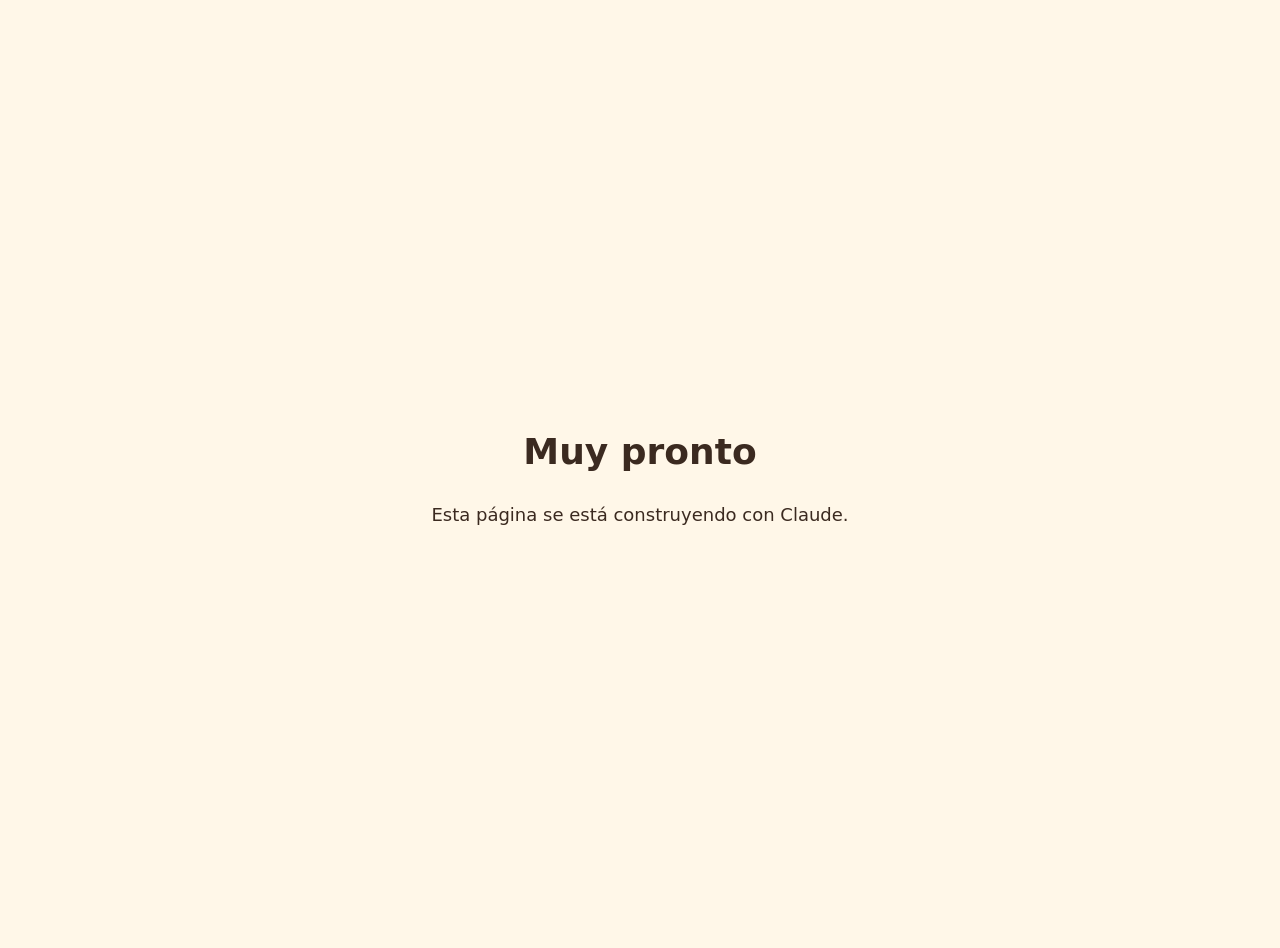
==== sitio/index.html @ 6c95f03c "Initial commit" ====
<!doctype html>
<html lang="es">
<head><meta charset="utf-8"><meta name="viewport" content="width=device-width, initial-scale=1"><title>Muy pronto</title>
<style>body{margin:0;min-height:100vh;display:grid;place-items:center;background:#FFF7E8;color:#3B2A20;font:18px/1.4 system-ui,sans-serif;text-align:center;padding:24px}</style></head>
<body><main><h1>Muy pronto</h1><p>Esta página se está construyendo con Claude.</p></main></body>
</html>
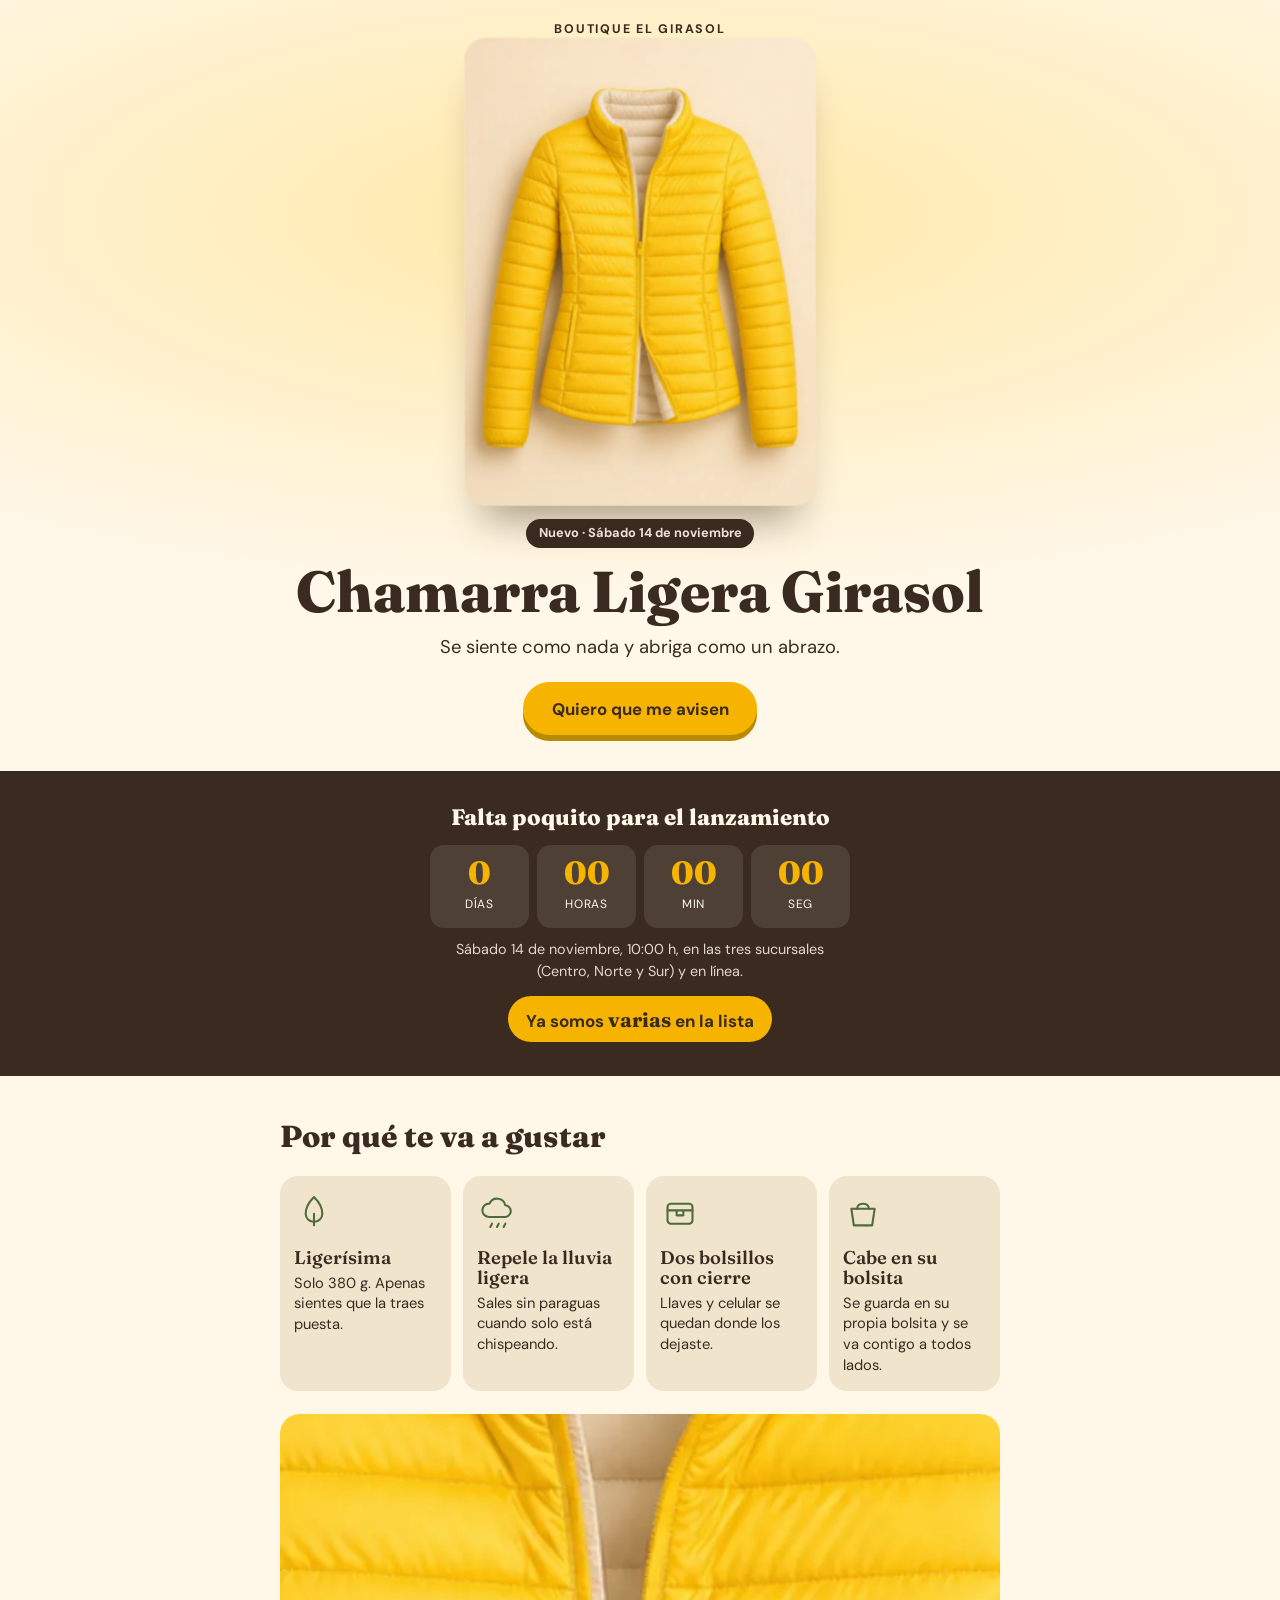
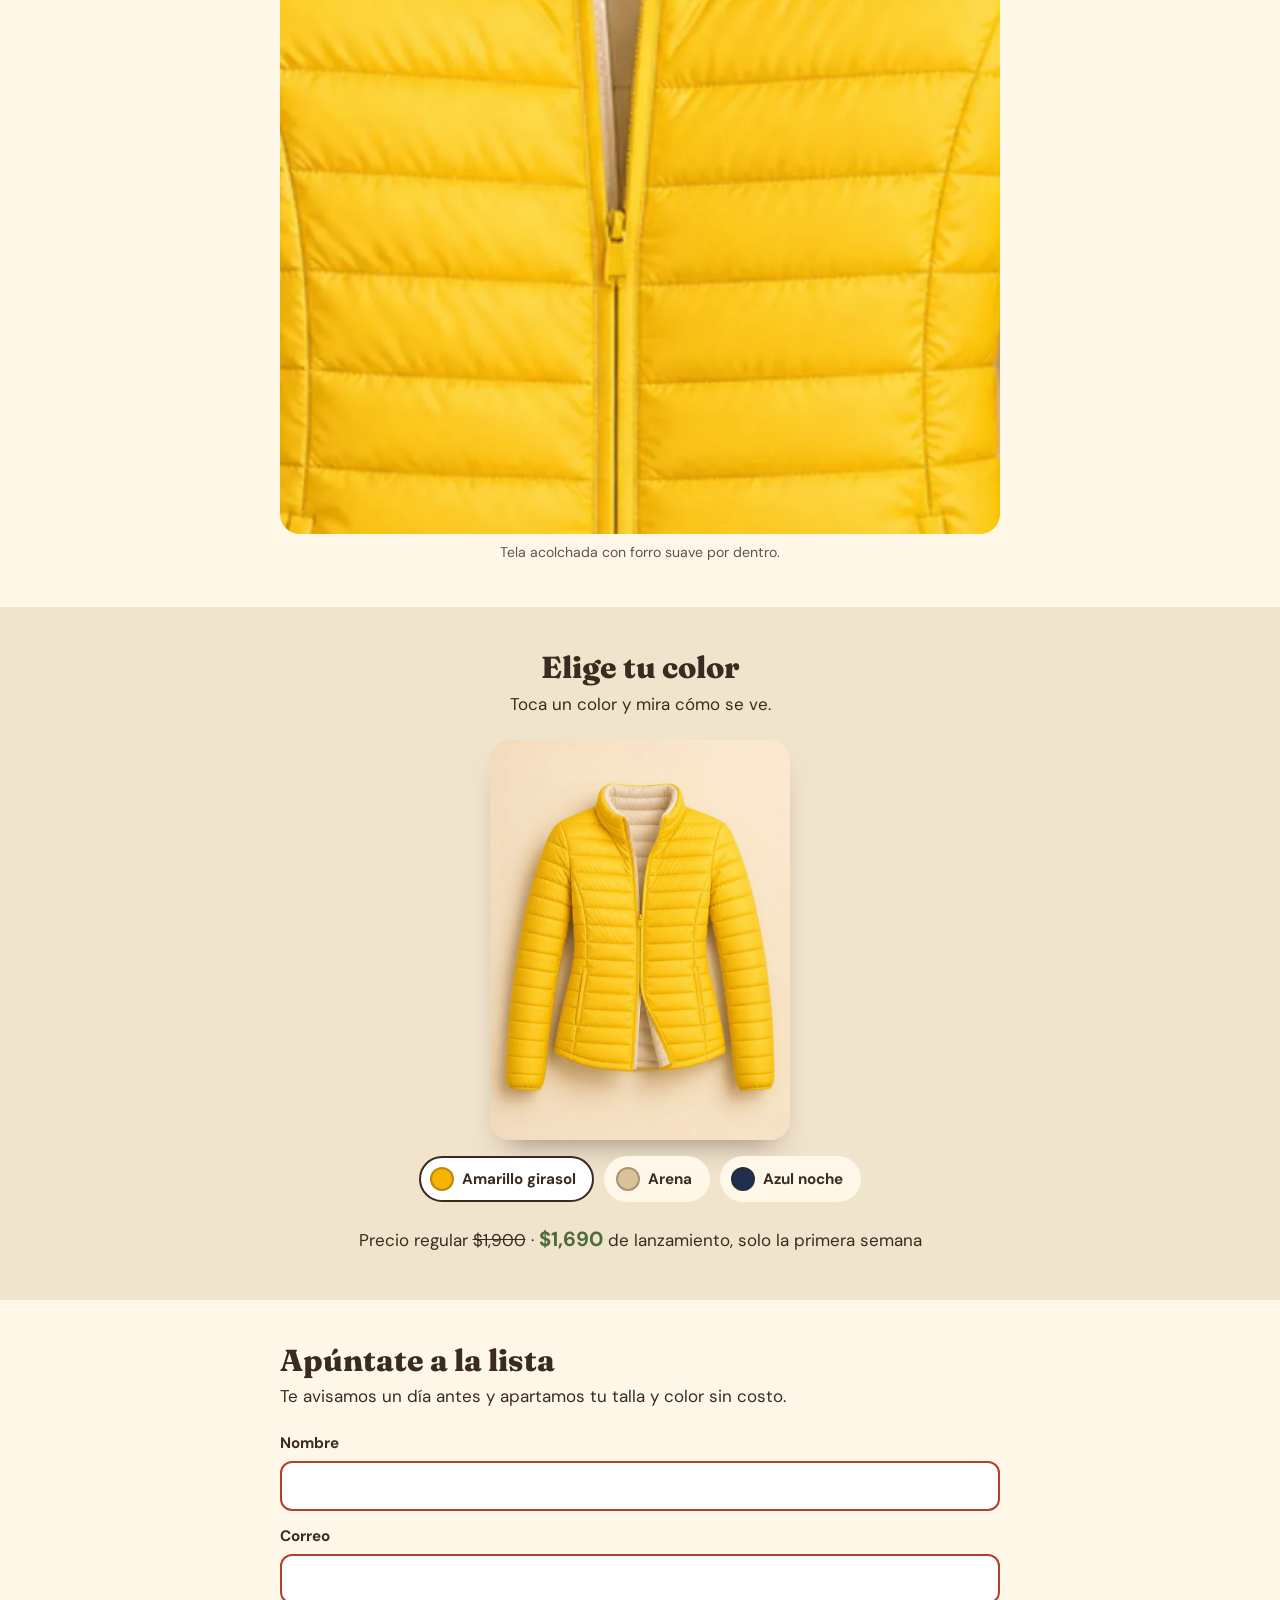
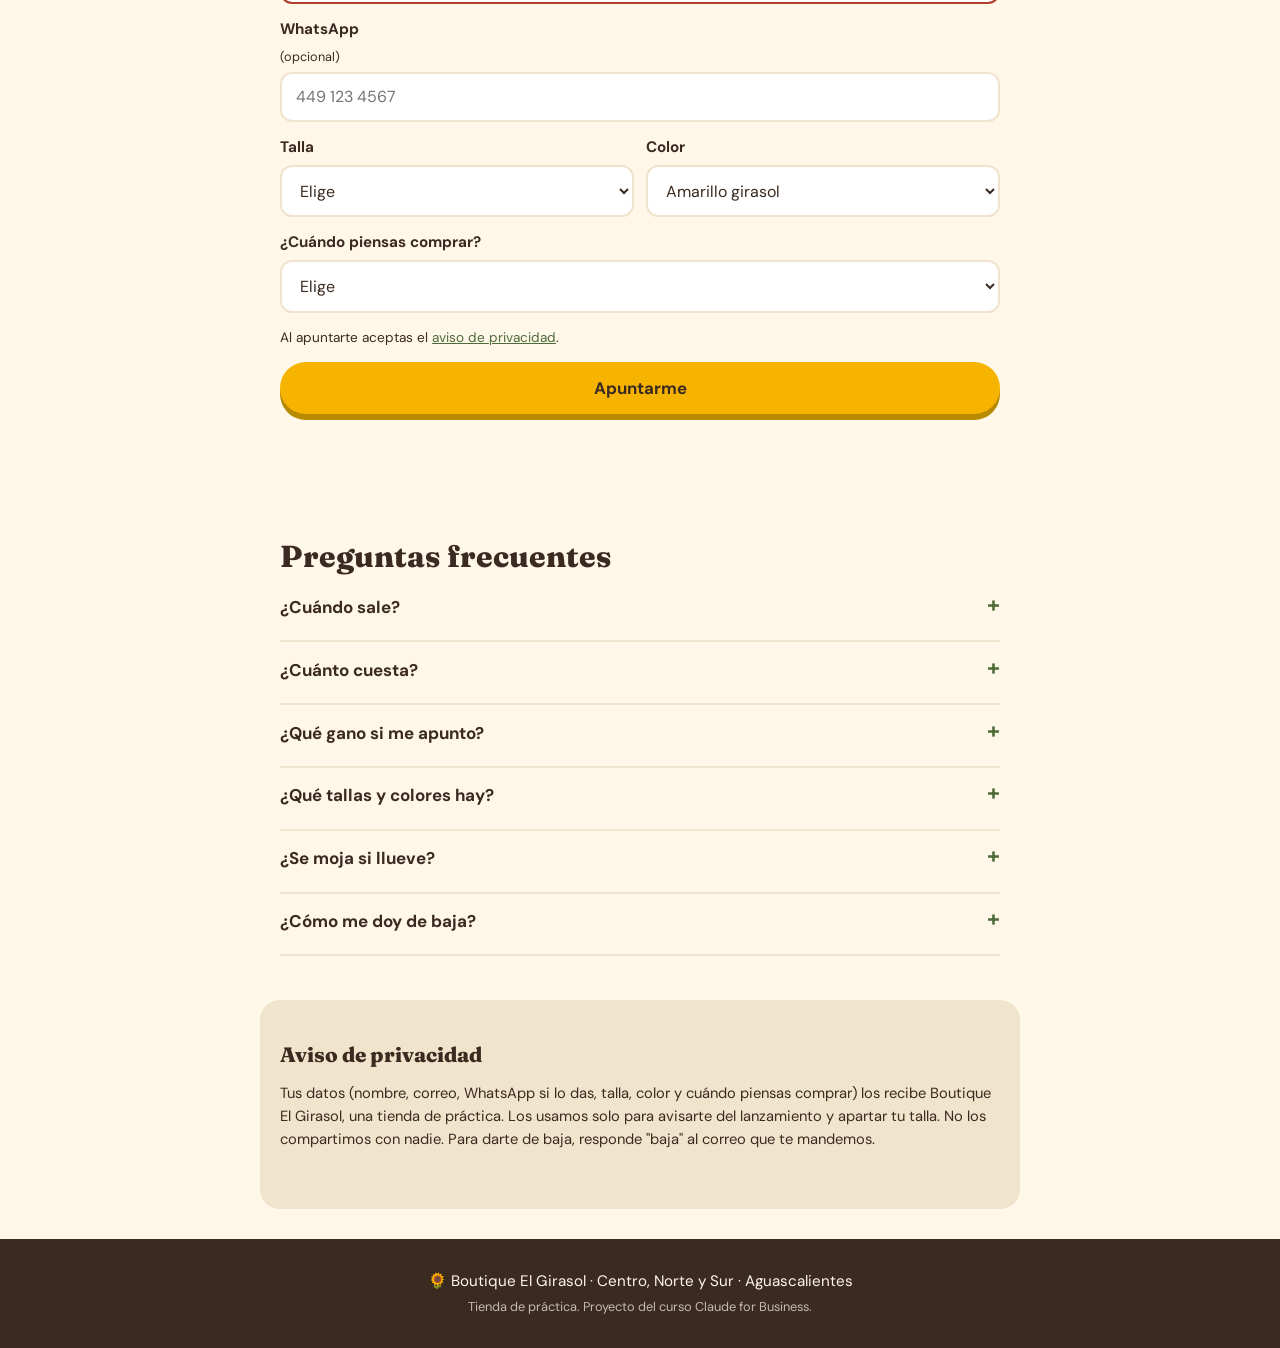
==== commit c8f44213: "Página de lanzamiento de la Chamarra Ligera Girasol Co-Authored-By: Claude Sonnet 5.5 <noreply@anthr" ====
--- a/sitio/index.html
+++ b/sitio/index.html
@@ -1,6 +1,154 @@
 <!doctype html>
-<html lang="es">
-<head><meta charset="utf-8"><meta name="viewport" content="width=device-width, initial-scale=1"><title>Muy pronto</title>
-<style>body{margin:0;min-height:100vh;display:grid;place-items:center;background:#FFF7E8;color:#3B2A20;font:18px/1.4 system-ui,sans-serif;text-align:center;padding:24px}</style></head>
-<body><main><h1>Muy pronto</h1><p>Esta página se está construyendo con Claude.</p></main></body>
+<html lang="es-MX">
+<head>
+  <meta charset="utf-8">
+  <meta name="viewport" content="width=device-width, initial-scale=1, viewport-fit=cover">
+  <title>Chamarra Ligera Girasol | Boutique El Girasol</title>
+  <meta name="description" content="La Chamarra Ligera Girasol sale el sábado 14 de noviembre. Apúntate a la lista y aparta tu talla y color sin costo.">
+  <meta name="theme-color" content="#FFF7E8">
+  <meta property="og:title" content="Chamarra Ligera Girasol">
+  <meta property="og:description" content="Ligerísima, abriga y se guarda en su bolsita. Apúntate a la lista de lanzamiento.">
+  <meta property="og:image" content="img/chamarra-amarilla.webp">
+  <link rel="icon" href="data:image/svg+xml,%3Csvg xmlns='http://www.w3.org/2000/svg' viewBox='0 0 100 100'%3E%3Ctext y='.9em' font-size='90'%3E%F0%9F%8C%BB%3C/text%3E%3C/svg%3E">
+  <link rel="preconnect" href="https://fonts.googleapis.com">
+  <link rel="preconnect" href="https://fonts.gstatic.com" crossorigin>
+  <link href="https://fonts.googleapis.com/css2?family=DM+Sans:wght@400;700&family=Fraunces:wght@600;800&display=swap" rel="stylesheet">
+  <link rel="preload" as="image" href="img/chamarra-amarilla.webp">
+  <link rel="stylesheet" href="estilos.css">
+</head>
+<body>
+
+<header class="portada" id="portada">
+  <p class="marca">Boutique El Girasol</p>
+  <div class="escenario" id="escenario">
+    <div class="sol" aria-hidden="true"></div>
+    <div class="tarjeta3d" id="tarjeta3d">
+      <img id="fotoPortada" src="img/chamarra-amarilla.webp" width="720" height="960" alt="Chamarra Ligera Girasol en color amarillo girasol, sobre fondo crema" fetchpriority="high">
+    </div>
+  </div>
+  <p class="etiqueta">Nuevo · Sábado 14 de noviembre</p>
+  <h1>Chamarra Ligera Girasol</h1>
+  <p class="frase">Se siente como nada y abriga como un abrazo.</p>
+  <a class="boton" href="#registro">Quiero que me avisen</a>
+  <p class="pista" id="pista3d" hidden>Mueve tu celular para verla de lado</p>
+</header>
+
+<main>
+  <section class="franja" aria-labelledby="t-cuenta">
+    <h2 id="t-cuenta">Falta poquito para el lanzamiento</h2>
+    <div class="cuenta" id="cuenta" role="timer" aria-live="off">
+      <div><b id="cd-d">--</b><span>días</span></div>
+      <div><b id="cd-h">--</b><span>horas</span></div>
+      <div><b id="cd-m">--</b><span>min</span></div>
+      <div><b id="cd-s">--</b><span>seg</span></div>
+    </div>
+    <p class="nota">Sábado 14 de noviembre, 10:00 h, en las tres sucursales (Centro, Norte y Sur) y en línea.</p>
+    <p class="lista-n" id="contador" aria-live="polite">Ya somos <b id="nLista">…</b> en la lista</p>
+  </section>
+
+  <section class="seccion" aria-labelledby="t-gusta">
+    <h2 id="t-gusta">Por qué te va a gustar</h2>
+    <ul class="beneficios">
+      <li>
+        <svg viewBox="0 0 48 48" aria-hidden="true"><path d="M24 6c-8 8-10 14-10 20a10 10 0 0 0 20 0c0-6-2-12-10-20z"/><path d="M24 26v14"/></svg>
+        <h3>Ligerísima</h3><p>Solo 380 g. Apenas sientes que la traes puesta.</p>
+      </li>
+      <li>
+        <svg viewBox="0 0 48 48" aria-hidden="true"><path d="M14 30a8 8 0 0 1 1-16 10 10 0 0 1 19 2 7 7 0 0 1-1 14z"/><path d="M18 38l-2 4M26 38l-2 4M34 38l-2 4"/></svg>
+        <h3>Repele la lluvia ligera</h3><p>Sales sin paraguas cuando solo está chispeando.</p>
+      </li>
+      <li>
+        <svg viewBox="0 0 48 48" aria-hidden="true"><rect x="9" y="14" width="30" height="24" rx="4"/><path d="M9 22h30M20 22v6h8v-6"/></svg>
+        <h3>Dos bolsillos con cierre</h3><p>Llaves y celular se quedan donde los dejaste.</p>
+      </li>
+      <li>
+        <svg viewBox="0 0 48 48" aria-hidden="true"><path d="M10 20h28l-3 20H13z"/><path d="M17 20c0-8 14-8 14 0"/></svg>
+        <h3>Cabe en su bolsita</h3><p>Se guarda en su propia bolsita y se va contigo a todos lados.</p>
+      </li>
+    </ul>
+    <figure class="detalle">
+      <img src="img/detalle.webp" width="600" height="600" loading="lazy" alt="Acercamiento a la tela acolchada de la chamarra">
+      <figcaption>Tela acolchada con forro suave por dentro.</figcaption>
+    </figure>
+  </section>
+
+  <section class="seccion arena" aria-labelledby="t-colores">
+    <h2 id="t-colores">Elige tu color</h2>
+    <p class="sub">Toca un color y mira cómo se ve.</p>
+    <div class="vista-color"><img id="fotoColor" src="img/chamarra-amarilla.webp" width="720" height="960" loading="lazy" alt="Chamarra Ligera Girasol en color amarillo girasol"></div>
+    <div class="colores" id="colores" role="radiogroup" aria-label="Color de la chamarra">
+      <button type="button" role="radio" aria-checked="true" data-color="Amarillo girasol" data-foto="img/chamarra-amarilla.webp" data-alt="Chamarra Ligera Girasol en color amarillo girasol"><i style="background:#F6B400"></i>Amarillo girasol</button>
+      <button type="button" role="radio" aria-checked="false" data-color="Arena" data-foto="img/chamarra-arena.webp" data-alt="Chamarra Ligera Girasol en color arena"><i style="background:#D9C29A"></i>Arena</button>
+      <button type="button" role="radio" aria-checked="false" data-color="Azul noche" data-foto="img/chamarra-azul.webp" data-alt="Chamarra Ligera Girasol en color azul noche"><i style="background:#1F2F4D"></i>Azul noche</button>
+    </div>
+    <p class="precio">Precio regular <s>$1,900</s> · <b>$1,690</b> de lanzamiento, solo la primera semana</p>
+  </section>
+
+  <section class="seccion" id="registro" aria-labelledby="t-registro">
+    <h2 id="t-registro">Apúntate a la lista</h2>
+    <p class="sub">Te avisamos un día antes y apartamos tu talla y color sin costo.</p>
+    <form id="forma" novalidate>
+      <label>Nombre
+        <input name="nombre" type="text" autocomplete="name" required minlength="2" maxlength="80">
+      </label>
+      <label>Correo
+        <input name="correo" type="email" autocomplete="email" inputmode="email" required maxlength="120">
+      </label>
+      <label>WhatsApp <small>(opcional)</small>
+        <input name="whatsapp" type="tel" autocomplete="tel" inputmode="tel" maxlength="20" placeholder="449 123 4567">
+      </label>
+      <div class="par">
+        <label>Talla
+          <select name="talla" required>
+            <option value="">Elige</option><option>CH</option><option>M</option><option>G</option><option>XG</option>
+          </select>
+        </label>
+        <label>Color
+          <select name="color" id="selColor" required>
+            <option>Amarillo girasol</option><option>Arena</option><option>Azul noche</option>
+          </select>
+        </label>
+      </div>
+      <label>¿Cuándo piensas comprar?
+        <select name="cuando" required>
+          <option value="">Elige</option>
+          <option>Este mes</option><option>En los próximos 3 meses</option><option>Solo estoy viendo</option>
+        </select>
+      </label>
+      <p class="privacidad-mini">Al apuntarte aceptas el <a href="#privacidad">aviso de privacidad</a>.</p>
+      <button class="boton" type="submit" id="enviar">Apuntarme</button>
+      <p class="mensaje" id="mensaje" role="status" aria-live="polite"></p>
+    </form>
+    <div class="exito" id="exito" hidden>
+      <div class="girasol" aria-hidden="true">🌻</div>
+      <h3>¡Ya estás en la lista!</h3>
+      <p>Te mandamos un correo de bienvenida en unos minutos.</p>
+    </div>
+  </section>
+
+  <section class="seccion" aria-labelledby="t-faq">
+    <h2 id="t-faq">Preguntas frecuentes</h2>
+    <details><summary>¿Cuándo sale?</summary><p>El sábado 14 de noviembre de 2026, a las 10:00 h, en las tres sucursales (Centro, Norte y Sur) y en línea.</p></details>
+    <details><summary>¿Cuánto cuesta?</summary><p>El precio regular es de $1,900. Durante la primera semana tiene precio de lanzamiento: $1,690.</p></details>
+    <details><summary>¿Qué gano si me apunto?</summary><p>Te avisamos un día antes y apartamos tu talla y color sin costo.</p></details>
+    <details><summary>¿Qué tallas y colores hay?</summary><p>Tallas CH, M, G y XG. Colores: amarillo girasol, arena y azul noche.</p></details>
+    <details><summary>¿Se moja si llueve?</summary><p>Repele la lluvia ligera. Para un aguacero fuerte, mejor un paraguas.</p></details>
+    <details><summary>¿Cómo me doy de baja?</summary><p>Responde "baja" a cualquier correo que te mandemos.</p></details>
+  </section>
+
+  <section class="seccion privacidad" id="privacidad" aria-labelledby="t-priv">
+    <h2 id="t-priv">Aviso de privacidad</h2>
+    <p>Tus datos (nombre, correo, WhatsApp si lo das, talla, color y cuándo piensas comprar) los recibe Boutique El Girasol, una tienda de práctica. Los usamos solo para avisarte del lanzamiento y apartar tu talla. No los compartimos con nadie. Para darte de baja, responde "baja" al correo que te mandemos.</p>
+  </section>
+</main>
+
+<footer>
+  <p>🌻 Boutique El Girasol · Centro, Norte y Sur · Aguascalientes</p>
+  <p class="chico">Tienda de práctica. Proyecto del curso Claude for Business.</p>
+</footer>
+
+<canvas id="confeti" aria-hidden="true"></canvas>
+<script src="config.js"></script>
+<script src="app.js"></script>
+</body>
 </html>
--- a/sitio/estilos.css
+++ b/sitio/estilos.css
@@ -0,0 +1,103 @@
+:root{
+  --girasol:#F6B400; --cafe:#3B2A20; --crema:#FFF7E8; --hoja:#4E6B3A; --arena:#F1E4CC;
+  --titulos:"Fraunces",Georgia,serif; --texto:"DM Sans",system-ui,sans-serif;
+}
+*{box-sizing:border-box}
+html{scroll-behavior:smooth}
+body{margin:0;background:var(--crema);color:var(--cafe);font:400 17px/1.55 var(--texto);-webkit-text-size-adjust:100%;overflow-x:hidden}
+img{max-width:100%;height:auto;display:block}
+h1,h2,h3{font-family:var(--titulos);font-weight:800;line-height:1.1;margin:0}
+h2{font-size:1.9rem;margin-bottom:.4rem}
+h3{font-size:1.15rem;font-weight:600}
+a{color:var(--hoja)}
+:focus-visible{outline:3px solid var(--hoja);outline-offset:2px}
+
+/* Portada */
+.portada{text-align:center;padding:max(20px,env(safe-area-inset-top)) 20px 36px;background:radial-gradient(120% 70% at 50% 28%,#FFE9A8 0%,var(--crema) 70%)}
+.marca{font-weight:700;letter-spacing:.14em;text-transform:uppercase;font-size:.78rem;margin:0 0 4px}
+.escenario{position:relative;perspective:900px;width:min(78vw,340px);margin:6px auto 14px;touch-action:pan-y}
+.sol{position:absolute;inset:8% -14% 10%;border-radius:50%;background:radial-gradient(circle,var(--girasol) 0%,rgba(246,180,0,0) 68%);opacity:.55;transform:translateZ(-40px);filter:blur(6px)}
+.tarjeta3d{position:relative;transform-style:preserve-3d;transition:transform .12s ease-out;will-change:transform}
+.tarjeta3d img{border-radius:22px;box-shadow:0 30px 40px -18px rgba(59,42,32,.45);transform:translateZ(30px)}
+.etiqueta{display:inline-block;background:var(--cafe);color:var(--crema);font-weight:700;font-size:.8rem;padding:.3rem .8rem;border-radius:99px;margin:6px 0 12px}
+.portada h1{font-size:clamp(2.3rem,10vw,3.6rem)}
+.frase{font-size:1.15rem;margin:.6rem auto 1.3rem;max-width:22em}
+.pista{font-size:.82rem;opacity:.7;margin:.8rem 0 0}
+.boton{display:inline-block;background:var(--girasol);color:var(--cafe);font:700 1.05rem var(--texto);border:0;border-radius:99px;padding:.95rem 1.8rem;text-decoration:none;cursor:pointer;box-shadow:0 6px 0 #B88A00;transition:transform .1s,box-shadow .1s;min-height:48px}
+.boton:active{transform:translateY(4px);box-shadow:0 2px 0 #B88A00}
+.boton:disabled{opacity:.6;cursor:wait}
+
+/* Franja */
+.franja{background:var(--cafe);color:var(--crema);text-align:center;padding:34px 20px}
+.franja h2{font-size:1.4rem}
+.cuenta{display:grid;grid-template-columns:repeat(4,1fr);gap:8px;max-width:420px;margin:16px auto 10px}
+.cuenta div{background:rgba(255,247,232,.1);border-radius:14px;padding:12px 4px}
+.cuenta b{display:block;font:800 2rem/1 var(--titulos);color:var(--girasol);font-variant-numeric:tabular-nums}
+.cuenta span{font-size:.75rem;text-transform:uppercase;letter-spacing:.08em}
+.nota{font-size:.9rem;opacity:.85;margin:0 auto 14px;max-width:26em}
+.lista-n{display:inline-block;background:var(--girasol);color:var(--cafe);font-weight:700;border-radius:99px;padding:.45rem 1.1rem;margin:0}
+.lista-n b{font-family:var(--titulos);font-size:1.2em}
+
+/* Secciones */
+.seccion{padding:44px 20px;max-width:640px;margin:0 auto}
+.seccion.arena{max-width:none;background:var(--arena);text-align:center}
+.seccion.arena>*{max-width:600px;margin-left:auto;margin-right:auto}
+.sub{margin:0 0 1.4rem}
+.beneficios{list-style:none;padding:0;margin:1.4rem 0;display:grid;gap:12px;grid-template-columns:1fr 1fr}
+.beneficios li{background:var(--arena);border-radius:18px;padding:16px 14px}
+.beneficios svg{width:40px;height:40px;fill:none;stroke:var(--hoja);stroke-width:2.5;stroke-linecap:round;stroke-linejoin:round;margin-bottom:8px}
+.beneficios p{margin:.3rem 0 0;font-size:.92rem;line-height:1.4}
+.detalle{margin:0}
+.detalle img{border-radius:20px;width:100%}
+.detalle figcaption{font-size:.88rem;opacity:.8;margin-top:8px;text-align:center}
+
+/* Colores */
+.vista-color{width:min(70vw,300px);margin:0 auto 16px}
+.vista-color img{border-radius:20px;box-shadow:0 18px 30px -16px rgba(59,42,32,.5);transition:opacity .2s}
+.colores{display:flex;flex-wrap:wrap;justify-content:center;gap:10px}
+.colores button{display:flex;align-items:center;gap:8px;background:var(--crema);color:var(--cafe);border:2px solid transparent;border-radius:99px;padding:.55rem 1rem .55rem .6rem;font:700 .95rem var(--texto);cursor:pointer;min-height:44px}
+.colores button i{width:24px;height:24px;border-radius:50%;border:2px solid rgba(59,42,32,.3)}
+.colores button[aria-checked="true"]{border-color:var(--cafe);background:#fff}
+.precio{margin:1.4rem auto 0}
+.precio b{color:var(--hoja);font-size:1.2em}
+
+/* Formulario */
+form{display:grid;gap:14px}
+label{display:grid;gap:5px;font-weight:700;font-size:.95rem}
+label small{font-weight:400}
+input,select{font:400 1rem var(--texto);color:var(--cafe);background:#fff;border:2px solid var(--arena);border-radius:12px;padding:.8rem .9rem;min-height:48px;width:100%}
+input:focus,select:focus{border-color:var(--girasol);outline:none}
+input:invalid:not(:placeholder-shown):not(:focus){border-color:#B3402A}
+.par{display:grid;grid-template-columns:1fr 1fr;gap:12px}
+.privacidad-mini{font-size:.85rem;margin:0}
+.mensaje{margin:0;min-height:1.4em;font-weight:700;color:#B3402A}
+.mensaje.ok{color:var(--hoja)}
+.exito{text-align:center;background:var(--arena);border-radius:22px;padding:30px 20px}
+.exito[hidden]{display:none}
+.girasol{font-size:4rem;animation:gira 1.6s ease-out}
+@keyframes gira{from{transform:scale(0) rotate(-200deg)}to{transform:scale(1) rotate(0)}}
+
+/* Preguntas */
+details{border-bottom:2px solid var(--arena);padding:.9rem 0}
+summary{font-weight:700;cursor:pointer;list-style:none;display:flex;justify-content:space-between;gap:10px;min-height:32px}
+summary::after{content:"+";font-size:1.4rem;line-height:1;color:var(--hoja)}
+details[open] summary::after{content:"–"}
+summary::-webkit-details-marker{display:none}
+details p{margin:.6rem 0 0}
+.privacidad{font-size:.92rem;background:var(--arena);border-radius:20px;margin:0 20px 30px;max-width:none}
+.privacidad h2{font-size:1.3rem}
+@media(min-width:680px){.privacidad{margin:0 auto 30px;max-width:600px}}
+
+footer{background:var(--cafe);color:var(--crema);text-align:center;padding:28px 20px;font-size:.95rem}
+footer p{margin:.2rem 0}
+.chico{font-size:.8rem;opacity:.7}
+#confeti{position:fixed;inset:0;width:100%;height:100%;pointer-events:none;z-index:50}
+
+@media(min-width:680px){
+  .beneficios{grid-template-columns:repeat(4,1fr);max-width:none}
+  .seccion{max-width:760px}
+}
+@media(prefers-reduced-motion:reduce){
+  html{scroll-behavior:auto}
+  *{animation:none!important;transition:none!important}
+}
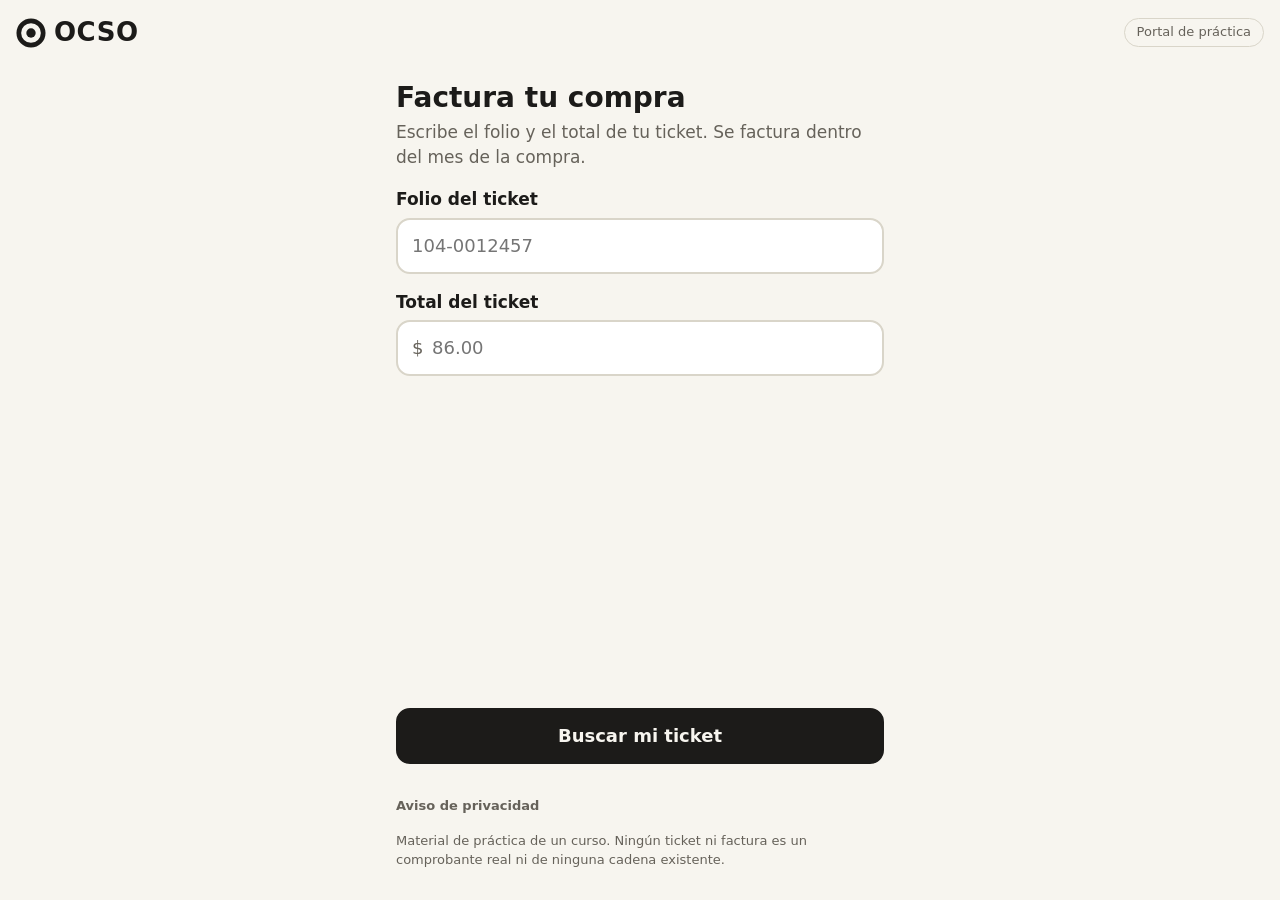
==== commit 063cf0b7: "Portal de facturación OCSO de práctica (CFDI 4.0) Portal móvil para facturar tickets: folio y total," ====
--- a/sitio/index.html
+++ b/sitio/index.html
@@ -1,154 +1,145 @@
 <!doctype html>
 <html lang="es-MX">
 <head>
-  <meta charset="utf-8">
-  <meta name="viewport" content="width=device-width, initial-scale=1, viewport-fit=cover">
-  <title>Chamarra Ligera Girasol | Boutique El Girasol</title>
-  <meta name="description" content="La Chamarra Ligera Girasol sale el sábado 14 de noviembre. Apúntate a la lista y aparta tu talla y color sin costo.">
-  <meta name="theme-color" content="#FFF7E8">
-  <meta property="og:title" content="Chamarra Ligera Girasol">
-  <meta property="og:description" content="Ligerísima, abriga y se guarda en su bolsita. Apúntate a la lista de lanzamiento.">
-  <meta property="og:image" content="img/chamarra-amarilla.webp">
-  <link rel="icon" href="data:image/svg+xml,%3Csvg xmlns='http://www.w3.org/2000/svg' viewBox='0 0 100 100'%3E%3Ctext y='.9em' font-size='90'%3E%F0%9F%8C%BB%3C/text%3E%3C/svg%3E">
-  <link rel="preconnect" href="https://fonts.googleapis.com">
-  <link rel="preconnect" href="https://fonts.gstatic.com" crossorigin>
-  <link href="https://fonts.googleapis.com/css2?family=DM+Sans:wght@400;700&family=Fraunces:wght@600;800&display=swap" rel="stylesheet">
-  <link rel="preload" as="image" href="img/chamarra-amarilla.webp">
-  <link rel="stylesheet" href="estilos.css">
+<meta charset="utf-8">
+<meta name="viewport" content="width=device-width, initial-scale=1, viewport-fit=cover">
+<meta name="color-scheme" content="light dark">
+<meta name="theme-color" content="#f7f5ef">
+<title>Portal de facturación OCSO</title>
+<meta name="description" content="Factura tu compra de OCSO con el folio y el total de tu ticket. Portal de práctica: las facturas no tienen validez fiscal.">
+<link rel="icon" href="data:image/svg+xml,%3Csvg xmlns='http://www.w3.org/2000/svg' viewBox='0 0 32 32'%3E%3Ccircle cx='16' cy='16' r='13' fill='none' stroke='%231c1b19' stroke-width='5'/%3E%3Ccircle cx='16' cy='16' r='5' fill='%231c1b19'/%3E%3C/svg%3E">
+<link rel="stylesheet" href="estilos.css">
 </head>
 <body>
 
-<header class="portada" id="portada">
-  <p class="marca">Boutique El Girasol</p>
-  <div class="escenario" id="escenario">
-    <div class="sol" aria-hidden="true"></div>
-    <div class="tarjeta3d" id="tarjeta3d">
-      <img id="fotoPortada" src="img/chamarra-amarilla.webp" width="720" height="960" alt="Chamarra Ligera Girasol en color amarillo girasol, sobre fondo crema" fetchpriority="high">
-    </div>
+<header class="top">
+  <div class="logo" aria-label="OCSO">
+    <svg viewBox="0 0 32 32" width="30" height="30" aria-hidden="true"><circle cx="16" cy="16" r="13" fill="none" stroke="currentColor" stroke-width="5"/><circle cx="16" cy="16" r="5" fill="currentColor"/></svg>
+    <span>OCSO</span>
   </div>
-  <p class="etiqueta">Nuevo · Sábado 14 de noviembre</p>
-  <h1>Chamarra Ligera Girasol</h1>
-  <p class="frase">Se siente como nada y abriga como un abrazo.</p>
-  <a class="boton" href="#registro">Quiero que me avisen</a>
-  <p class="pista" id="pista3d" hidden>Mueve tu celular para verla de lado</p>
+  <p class="etiqueta">Portal de práctica</p>
 </header>
 
 <main>
-  <section class="franja" aria-labelledby="t-cuenta">
-    <h2 id="t-cuenta">Falta poquito para el lanzamiento</h2>
-    <div class="cuenta" id="cuenta" role="timer" aria-live="off">
-      <div><b id="cd-d">--</b><span>días</span></div>
-      <div><b id="cd-h">--</b><span>horas</span></div>
-      <div><b id="cd-m">--</b><span>min</span></div>
-      <div><b id="cd-s">--</b><span>seg</span></div>
+
+  <!-- Paso 1: el ticket -->
+  <section id="paso1" class="paso" aria-labelledby="t1">
+    <div class="contenido">
+      <h1 id="t1" tabindex="-1">Factura tu compra</h1>
+      <p class="sub">Escribe el folio y el total de tu ticket. Se factura dentro del mes de la compra.</p>
+      <form id="form-ticket" novalidate autocomplete="off">
+        <label for="folio">Folio del ticket</label>
+        <input id="folio" name="folio" inputmode="numeric" placeholder="104-0012457" enterkeyhint="next" spellcheck="false">
+        <label for="total">Total del ticket</label>
+        <div class="con-signo"><span aria-hidden="true">$</span><input id="total" name="total" inputmode="decimal" maxlength="10" placeholder="86.00" enterkeyhint="go"></div>
+        <p id="error-ticket" class="error" role="alert" hidden></p>
+      </form>
+      <section id="hechas" class="hechas" hidden aria-labelledby="t-hechas">
+        <h2 id="t-hechas">Facturas hechas en este celular</h2>
+        <ul id="lista-hechas"></ul>
+      </section>
     </div>
-    <p class="nota">Sábado 14 de noviembre, 10:00 h, en las tres sucursales (Centro, Norte y Sur) y en línea.</p>
-    <p class="lista-n" id="contador" aria-live="polite">Ya somos <b id="nLista">…</b> en la lista</p>
-  </section>
-
-  <section class="seccion" aria-labelledby="t-gusta">
-    <h2 id="t-gusta">Por qué te va a gustar</h2>
-    <ul class="beneficios">
-      <li>
-        <svg viewBox="0 0 48 48" aria-hidden="true"><path d="M24 6c-8 8-10 14-10 20a10 10 0 0 0 20 0c0-6-2-12-10-20z"/><path d="M24 26v14"/></svg>
-        <h3>Ligerísima</h3><p>Solo 380 g. Apenas sientes que la traes puesta.</p>
-      </li>
-      <li>
-        <svg viewBox="0 0 48 48" aria-hidden="true"><path d="M14 30a8 8 0 0 1 1-16 10 10 0 0 1 19 2 7 7 0 0 1-1 14z"/><path d="M18 38l-2 4M26 38l-2 4M34 38l-2 4"/></svg>
-        <h3>Repele la lluvia ligera</h3><p>Sales sin paraguas cuando solo está chispeando.</p>
-      </li>
-      <li>
-        <svg viewBox="0 0 48 48" aria-hidden="true"><rect x="9" y="14" width="30" height="24" rx="4"/><path d="M9 22h30M20 22v6h8v-6"/></svg>
-        <h3>Dos bolsillos con cierre</h3><p>Llaves y celular se quedan donde los dejaste.</p>
-      </li>
-      <li>
-        <svg viewBox="0 0 48 48" aria-hidden="true"><path d="M10 20h28l-3 20H13z"/><path d="M17 20c0-8 14-8 14 0"/></svg>
-        <h3>Cabe en su bolsita</h3><p>Se guarda en su propia bolsita y se va contigo a todos lados.</p>
-      </li>
-    </ul>
-    <figure class="detalle">
-      <img src="img/detalle.webp" width="600" height="600" loading="lazy" alt="Acercamiento a la tela acolchada de la chamarra">
-      <figcaption>Tela acolchada con forro suave por dentro.</figcaption>
-    </figure>
-  </section>
-
-  <section class="seccion arena" aria-labelledby="t-colores">
-    <h2 id="t-colores">Elige tu color</h2>
-    <p class="sub">Toca un color y mira cómo se ve.</p>
-    <div class="vista-color"><img id="fotoColor" src="img/chamarra-amarilla.webp" width="720" height="960" loading="lazy" alt="Chamarra Ligera Girasol en color amarillo girasol"></div>
-    <div class="colores" id="colores" role="radiogroup" aria-label="Color de la chamarra">
-      <button type="button" role="radio" aria-checked="true" data-color="Amarillo girasol" data-foto="img/chamarra-amarilla.webp" data-alt="Chamarra Ligera Girasol en color amarillo girasol"><i style="background:#F6B400"></i>Amarillo girasol</button>
-      <button type="button" role="radio" aria-checked="false" data-color="Arena" data-foto="img/chamarra-arena.webp" data-alt="Chamarra Ligera Girasol en color arena"><i style="background:#D9C29A"></i>Arena</button>
-      <button type="button" role="radio" aria-checked="false" data-color="Azul noche" data-foto="img/chamarra-azul.webp" data-alt="Chamarra Ligera Girasol en color azul noche"><i style="background:#1F2F4D"></i>Azul noche</button>
-    </div>
-    <p class="precio">Precio regular <s>$1,900</s> · <b>$1,690</b> de lanzamiento, solo la primera semana</p>
-  </section>
-
-  <section class="seccion" id="registro" aria-labelledby="t-registro">
-    <h2 id="t-registro">Apúntate a la lista</h2>
-    <p class="sub">Te avisamos un día antes y apartamos tu talla y color sin costo.</p>
-    <form id="forma" novalidate>
-      <label>Nombre
-        <input name="nombre" type="text" autocomplete="name" required minlength="2" maxlength="80">
-      </label>
-      <label>Correo
-        <input name="correo" type="email" autocomplete="email" inputmode="email" required maxlength="120">
-      </label>
-      <label>WhatsApp <small>(opcional)</small>
-        <input name="whatsapp" type="tel" autocomplete="tel" inputmode="tel" maxlength="20" placeholder="449 123 4567">
-      </label>
-      <div class="par">
-        <label>Talla
-          <select name="talla" required>
-            <option value="">Elige</option><option>CH</option><option>M</option><option>G</option><option>XG</option>
-          </select>
-        </label>
-        <label>Color
-          <select name="color" id="selColor" required>
-            <option>Amarillo girasol</option><option>Arena</option><option>Azul noche</option>
-          </select>
-        </label>
-      </div>
-      <label>¿Cuándo piensas comprar?
-        <select name="cuando" required>
-          <option value="">Elige</option>
-          <option>Este mes</option><option>En los próximos 3 meses</option><option>Solo estoy viendo</option>
-        </select>
-      </label>
-      <p class="privacidad-mini">Al apuntarte aceptas el <a href="#privacidad">aviso de privacidad</a>.</p>
-      <button class="boton" type="submit" id="enviar">Apuntarme</button>
-      <p class="mensaje" id="mensaje" role="status" aria-live="polite"></p>
-    </form>
-    <div class="exito" id="exito" hidden>
-      <div class="girasol" aria-hidden="true">🌻</div>
-      <h3>¡Ya estás en la lista!</h3>
-      <p>Te mandamos un correo de bienvenida en unos minutos.</p>
+    <div class="barra">
+      <button type="button" id="escanear" class="sec" hidden>Escanear QR</button>
+      <button type="submit" form="form-ticket" id="buscar" class="prim">Buscar mi ticket</button>
     </div>
   </section>
 
-  <section class="seccion" aria-labelledby="t-faq">
-    <h2 id="t-faq">Preguntas frecuentes</h2>
-    <details><summary>¿Cuándo sale?</summary><p>El sábado 14 de noviembre de 2026, a las 10:00 h, en las tres sucursales (Centro, Norte y Sur) y en línea.</p></details>
-    <details><summary>¿Cuánto cuesta?</summary><p>El precio regular es de $1,900. Durante la primera semana tiene precio de lanzamiento: $1,690.</p></details>
-    <details><summary>¿Qué gano si me apunto?</summary><p>Te avisamos un día antes y apartamos tu talla y color sin costo.</p></details>
-    <details><summary>¿Qué tallas y colores hay?</summary><p>Tallas CH, M, G y XG. Colores: amarillo girasol, arena y azul noche.</p></details>
-    <details><summary>¿Se moja si llueve?</summary><p>Repele la lluvia ligera. Para un aguacero fuerte, mejor un paraguas.</p></details>
-    <details><summary>¿Cómo me doy de baja?</summary><p>Responde "baja" a cualquier correo que te mandemos.</p></details>
+  <!-- Paso 2: datos fiscales -->
+  <section id="paso2" class="paso" aria-labelledby="t2" hidden>
+    <div class="contenido">
+      <h1 id="t2" tabindex="-1">Tus datos fiscales</h1>
+      <div id="resumen" class="tarjeta"></div>
+      <p class="sub">Cópialos tal como vienen en tu Constancia de Situación Fiscal.</p>
+      <div id="perfiles" class="chips" role="group" aria-label="Llenar con datos guardados"></div>
+      <form id="form-fiscal" novalidate autocomplete="on">
+        <label for="rfc">RFC</label>
+        <input id="rfc" name="rfc" maxlength="13" autocapitalize="characters" autocomplete="off" spellcheck="false" placeholder="XOJI740919U48" enterkeyhint="next">
+        <p class="pista" id="pista-rfc"></p><p class="error" id="error-rfc" role="alert" hidden></p>
+
+        <label for="nombre">Nombre o razón social</label>
+        <input id="nombre" name="nombre" maxlength="254" autocapitalize="characters" autocomplete="off" spellcheck="false" placeholder="Como en tu Constancia" enterkeyhint="next">
+        <p class="error" id="error-nombre" role="alert" hidden></p>
+
+        <label for="cp">Código postal fiscal</label>
+        <input id="cp" name="cp" inputmode="numeric" maxlength="5" autocomplete="off" placeholder="76028" enterkeyhint="next">
+        <p class="error" id="error-cp" role="alert" hidden></p>
+
+        <label for="regimen">Régimen fiscal</label>
+        <select id="regimen" name="regimen"></select>
+        <p class="error" id="error-regimen" role="alert" hidden></p>
+
+        <label for="uso">Uso del CFDI</label>
+        <select id="uso" name="uso"></select>
+        <p class="error" id="error-uso" role="alert" hidden></p>
+
+        <label for="correo">Correo <span class="opc">(opcional)</span></label>
+        <input id="correo" name="correo" type="email" maxlength="120" autocomplete="email" placeholder="tu-correo@ejemplo.com" enterkeyhint="done">
+        <p class="error" id="error-correo" role="alert" hidden></p>
+
+        <label class="casilla"><input type="checkbox" id="guardar"> Guardar mis datos en este celular</label>
+        <p id="error-fiscal" class="error" role="alert" hidden></p>
+      </form>
+    </div>
+    <div class="barra">
+      <button type="button" id="atras" class="sec">Atrás</button>
+      <button type="submit" form="form-fiscal" id="revisar" class="prim">Revisar y facturar</button>
+    </div>
   </section>
 
-  <section class="seccion privacidad" id="privacidad" aria-labelledby="t-priv">
-    <h2 id="t-priv">Aviso de privacidad</h2>
-    <p>Tus datos (nombre, correo, WhatsApp si lo das, talla, color y cuándo piensas comprar) los recibe Boutique El Girasol, una tienda de práctica. Los usamos solo para avisarte del lanzamiento y apartar tu talla. No los compartimos con nadie. Para darte de baja, responde "baja" al correo que te mandemos.</p>
+  <!-- Paso 3: listo -->
+  <section id="paso3" class="paso" aria-labelledby="t3" hidden>
+    <div class="contenido centro">
+      <div class="festejo" aria-hidden="true">
+        <svg viewBox="0 0 64 64" width="84" height="84"><circle class="aro" cx="32" cy="32" r="28" fill="none" stroke="currentColor" stroke-width="5"/><path class="palomita" d="M19 33l9 9 18-20" fill="none" stroke="currentColor" stroke-width="5" stroke-linecap="round" stroke-linejoin="round"/></svg>
+        <i></i><i></i><i></i><i></i><i></i><i></i>
+      </div>
+      <h1 id="t3" tabindex="-1">¡Listo! Factura emitida</h1>
+      <dl id="datos-factura" class="datos"></dl>
+      <p class="aviso">Guarda tus archivos: este ticket ya no se puede volver a facturar.<br>Factura de práctica, sin validez fiscal.</p>
+    </div>
+    <div class="barra columna">
+      <button type="button" id="bajar-pdf" class="prim">Descargar PDF</button>
+      <div class="fila">
+        <button type="button" id="bajar-xml" class="sec">Descargar XML</button>
+        <button type="button" id="compartir" class="sec" hidden>Compartir</button>
+      </div>
+      <button type="button" id="otro" class="texto">Facturar otro ticket</button>
+    </div>
   </section>
 </main>
 
-<footer>
-  <p>🌻 Boutique El Girasol · Centro, Norte y Sur · Aguascalientes</p>
-  <p class="chico">Tienda de práctica. Proyecto del curso Claude for Business.</p>
+<footer class="pie">
+  <details>
+    <summary>Aviso de privacidad</summary>
+    <p>OCSO recibe tu RFC, nombre, código postal, régimen y correo solo para emitir tu factura de práctica. No los compartimos con nadie ni los usamos para otra cosa. Se guardan en la base de datos del curso; para darte de baja y borrar tus datos, escribe a quien imparte el curso.</p>
+  </details>
+  <p>Material de práctica de un curso. Ningún ticket ni factura es un comprobante real ni de ninguna cadena existente.</p>
 </footer>
 
-<canvas id="confeti" aria-hidden="true"></canvas>
+<!-- Confirmar: hoja que sube desde abajo, al alcance del pulgar -->
+<dialog id="confirmar" aria-labelledby="t-conf">
+  <h2 id="t-conf">¿Todo está bien?</h2>
+  <dl id="datos-confirmar" class="datos"></dl>
+  <p class="aviso">Cada ticket se factura una sola vez. Revisa tus datos antes de seguir.</p>
+  <p id="error-confirmar" class="error" role="alert" hidden></p>
+  <div class="columna">
+    <button type="button" id="si-facturar" class="prim">Sí, facturar</button>
+    <button type="button" id="corregir" class="sec">Corregir</button>
+  </div>
+</dialog>
+
+<!-- Escáner del QR del ticket -->
+<dialog id="escaner" aria-label="Escanear el QR del ticket">
+  <video id="video" playsinline muted></video>
+  <p class="aviso">Apunta al código QR del ticket.</p>
+  <button type="button" id="cerrar-escaner" class="sec">Cerrar</button>
+</dialog>
+
 <script src="config.js"></script>
+<script src="cfdi.js"></script>
+<script src="qr.js"></script>
+<script src="pdf.js"></script>
 <script src="app.js"></script>
 </body>
 </html>
--- a/sitio/estilos.css
+++ b/sitio/estilos.css
@@ -1,103 +1,128 @@
-:root{
-  --girasol:#F6B400; --cafe:#3B2A20; --crema:#FFF7E8; --hoja:#4E6B3A; --arena:#F1E4CC;
-  --titulos:"Fraunces",Georgia,serif; --texto:"DM Sans",system-ui,sans-serif;
+:root {
+  --papel: #f7f5ef; --tarjeta: #ffffff; --tinta: #1c1b19; --suave: #66625a; --linea: #d9d5c9;
+  --boton: #1c1b19; --boton-texto: #f7f5ef; --ok: #17794a; --error: #b3261e; --foco: #2f6fed;
+  --radio: 16px; --alto: 56px;
 }
-*{box-sizing:border-box}
-html{scroll-behavior:smooth}
-body{margin:0;background:var(--crema);color:var(--cafe);font:400 17px/1.55 var(--texto);-webkit-text-size-adjust:100%;overflow-x:hidden}
-img{max-width:100%;height:auto;display:block}
-h1,h2,h3{font-family:var(--titulos);font-weight:800;line-height:1.1;margin:0}
-h2{font-size:1.9rem;margin-bottom:.4rem}
-h3{font-size:1.15rem;font-weight:600}
-a{color:var(--hoja)}
-:focus-visible{outline:3px solid var(--hoja);outline-offset:2px}
+@media (prefers-color-scheme: dark) {
+  :root:not([data-tema="claro"]) {
+    --papel: #141412; --tarjeta: #1e1d1b; --tinta: #f3f1ea; --suave: #a8a396; --linea: #37352e;
+    --boton: #f3f1ea; --boton-texto: #141412; --ok: #4cc38a; --error: #ff8a80; --foco: #7aa2ff;
+  }
+}
+* { box-sizing: border-box; }
+html { -webkit-text-size-adjust: 100%; }
+body {
+  margin: 0; background: var(--papel); color: var(--tinta);
+  font: 17px/1.45 system-ui, -apple-system, "Segoe UI", Roboto, sans-serif;
+  min-height: 100dvh; display: flex; flex-direction: column;
+}
+.top {
+  display: flex; align-items: center; justify-content: space-between; gap: 12px;
+  padding: 14px 16px; padding-top: max(14px, env(safe-area-inset-top));
+}
+.logo { display: flex; align-items: center; gap: 8px; font-weight: 800; font-size: 26px; letter-spacing: .02em; }
+.etiqueta { margin: 0; font-size: 13px; color: var(--suave); border: 1px solid var(--linea); border-radius: 999px; padding: 4px 12px; }
+main { flex: 1; display: flex; flex-direction: column; }
+.paso { flex: 1; display: flex; flex-direction: column; }
+.paso[hidden], [hidden] { display: none !important; }
+.contenido { flex: 1; padding: 8px 16px 24px; width: 100%; max-width: 520px; margin: 0 auto; }
+.centro { text-align: center; }
+h1 { font-size: 28px; line-height: 1.15; margin: 8px 0 6px; outline: none; }
+h2 { font-size: 18px; margin: 0 0 10px; }
+.sub { color: var(--suave); margin: 0 0 18px; }
+label { display: block; font-weight: 650; margin: 16px 0 6px; }
+.opc { font-weight: 400; color: var(--suave); }
+input[type=text], input:not([type]), input[type=email], select {
+  width: 100%; min-height: var(--alto); padding: 12px 14px; font: inherit; font-size: 18px; color: var(--tinta);
+  background: var(--tarjeta); border: 2px solid var(--linea); border-radius: 14px; appearance: none; -webkit-appearance: none;
+}
+select {
+  background-image: linear-gradient(45deg, transparent 50%, var(--tinta) 50%), linear-gradient(135deg, var(--tinta) 50%, transparent 50%);
+  background-position: calc(100% - 22px) 50%, calc(100% - 16px) 50%; background-size: 6px 6px; background-repeat: no-repeat; padding-right: 40px;
+}
+select:disabled { opacity: .6; }
+input:focus-visible, select:focus-visible, button:focus-visible, summary:focus-visible { outline: 3px solid var(--foco); outline-offset: 2px; }
+input[aria-invalid=true], select[aria-invalid=true] { border-color: var(--error); }
+.con-signo { position: relative; }
+.con-signo span { position: absolute; left: 16px; top: 50%; transform: translateY(-50%); font-size: 18px; color: var(--suave); }
+.con-signo input { padding-left: 34px; }
+.pista { margin: 6px 2px 0; font-size: 14px; color: var(--ok); min-height: 0; }
+.pista:empty { display: none; }
+.error { color: var(--error); font-size: 15px; margin: 8px 2px 0; }
+.error button { font: inherit; font-weight: 700; color: var(--error); background: none; border: 0; padding: 6px 0 6px 6px; text-decoration: underline; min-height: 40px; }
+.casilla { display: flex; align-items: center; gap: 12px; font-weight: 400; margin-top: 20px; min-height: 48px; }
+.casilla input { width: 26px; height: 26px; accent-color: var(--tinta); flex: none; }
 
-/* Portada */
-.portada{text-align:center;padding:max(20px,env(safe-area-inset-top)) 20px 36px;background:radial-gradient(120% 70% at 50% 28%,#FFE9A8 0%,var(--crema) 70%)}
-.marca{font-weight:700;letter-spacing:.14em;text-transform:uppercase;font-size:.78rem;margin:0 0 4px}
-.escenario{position:relative;perspective:900px;width:min(78vw,340px);margin:6px auto 14px;touch-action:pan-y}
-.sol{position:absolute;inset:8% -14% 10%;border-radius:50%;background:radial-gradient(circle,var(--girasol) 0%,rgba(246,180,0,0) 68%);opacity:.55;transform:translateZ(-40px);filter:blur(6px)}
-.tarjeta3d{position:relative;transform-style:preserve-3d;transition:transform .12s ease-out;will-change:transform}
-.tarjeta3d img{border-radius:22px;box-shadow:0 30px 40px -18px rgba(59,42,32,.45);transform:translateZ(30px)}
-.etiqueta{display:inline-block;background:var(--cafe);color:var(--crema);font-weight:700;font-size:.8rem;padding:.3rem .8rem;border-radius:99px;margin:6px 0 12px}
-.portada h1{font-size:clamp(2.3rem,10vw,3.6rem)}
-.frase{font-size:1.15rem;margin:.6rem auto 1.3rem;max-width:22em}
-.pista{font-size:.82rem;opacity:.7;margin:.8rem 0 0}
-.boton{display:inline-block;background:var(--girasol);color:var(--cafe);font:700 1.05rem var(--texto);border:0;border-radius:99px;padding:.95rem 1.8rem;text-decoration:none;cursor:pointer;box-shadow:0 6px 0 #B88A00;transition:transform .1s,box-shadow .1s;min-height:48px}
-.boton:active{transform:translateY(4px);box-shadow:0 2px 0 #B88A00}
-.boton:disabled{opacity:.6;cursor:wait}
+.tarjeta { background: var(--tarjeta); border: 1px solid var(--linea); border-radius: var(--radio); padding: 14px 16px; margin: 12px 0 14px; font-size: 15px; }
+.tarjeta .fila-t { display: flex; justify-content: space-between; gap: 12px; padding: 2px 0; }
+.tarjeta .total { font-weight: 800; font-size: 18px; border-top: 1px dashed var(--linea); margin-top: 8px; padding-top: 8px; }
+.tarjeta .meta { color: var(--suave); font-size: 14px; margin-bottom: 6px; }
+.chips { display: flex; flex-wrap: wrap; gap: 8px; margin-bottom: 4px; }
+.chips button { min-height: 44px; padding: 8px 16px; border-radius: 999px; border: 2px solid var(--linea); background: var(--tarjeta); color: var(--tinta); font: inherit; font-size: 15px; font-weight: 600; }
+.chips button:active { background: var(--linea); }
 
-/* Franja */
-.franja{background:var(--cafe);color:var(--crema);text-align:center;padding:34px 20px}
-.franja h2{font-size:1.4rem}
-.cuenta{display:grid;grid-template-columns:repeat(4,1fr);gap:8px;max-width:420px;margin:16px auto 10px}
-.cuenta div{background:rgba(255,247,232,.1);border-radius:14px;padding:12px 4px}
-.cuenta b{display:block;font:800 2rem/1 var(--titulos);color:var(--girasol);font-variant-numeric:tabular-nums}
-.cuenta span{font-size:.75rem;text-transform:uppercase;letter-spacing:.08em}
-.nota{font-size:.9rem;opacity:.85;margin:0 auto 14px;max-width:26em}
-.lista-n{display:inline-block;background:var(--girasol);color:var(--cafe);font-weight:700;border-radius:99px;padding:.45rem 1.1rem;margin:0}
-.lista-n b{font-family:var(--titulos);font-size:1.2em}
+/* Botones abajo, al alcance del pulgar */
+.barra {
+  position: sticky; bottom: 0; z-index: 5; display: flex; gap: 10px; align-items: stretch;
+  padding: 12px 16px; padding-bottom: max(14px, env(safe-area-inset-bottom));
+  background: linear-gradient(to top, var(--papel) 78%, transparent); max-width: 520px; width: 100%; margin: 0 auto;
+}
+.barra.columna, .columna { flex-direction: column; }
+.fila { display: flex; gap: 10px; }
+.fila > * { flex: 1; }
+button.prim, button.sec, button.texto { min-height: var(--alto); border-radius: 14px; font: inherit; font-size: 18px; font-weight: 700; padding: 0 18px; cursor: pointer; }
+button.prim { flex: 1; background: var(--boton); color: var(--boton-texto); border: 2px solid var(--boton); }
+button.sec { background: transparent; color: var(--tinta); border: 2px solid var(--tinta); }
+.barra > button.sec { flex: 0 0 auto; }
+button.texto { background: none; border: 0; color: var(--suave); text-decoration: underline; font-weight: 600; font-size: 16px; }
+button:disabled { opacity: .55; cursor: progress; }
+button:active:not(:disabled) { transform: scale(.985); }
 
-/* Secciones */
-.seccion{padding:44px 20px;max-width:640px;margin:0 auto}
-.seccion.arena{max-width:none;background:var(--arena);text-align:center}
-.seccion.arena>*{max-width:600px;margin-left:auto;margin-right:auto}
-.sub{margin:0 0 1.4rem}
-.beneficios{list-style:none;padding:0;margin:1.4rem 0;display:grid;gap:12px;grid-template-columns:1fr 1fr}
-.beneficios li{background:var(--arena);border-radius:18px;padding:16px 14px}
-.beneficios svg{width:40px;height:40px;fill:none;stroke:var(--hoja);stroke-width:2.5;stroke-linecap:round;stroke-linejoin:round;margin-bottom:8px}
-.beneficios p{margin:.3rem 0 0;font-size:.92rem;line-height:1.4}
-.detalle{margin:0}
-.detalle img{border-radius:20px;width:100%}
-.detalle figcaption{font-size:.88rem;opacity:.8;margin-top:8px;text-align:center}
+.hechas { margin-top: 28px; }
+.hechas ul { list-style: none; margin: 0; padding: 0; display: grid; gap: 10px; }
+.hechas li { background: var(--tarjeta); border: 1px solid var(--linea); border-radius: var(--radio); padding: 12px 14px; font-size: 15px; }
+.hechas li strong { display: block; font-size: 16px; }
+.hechas li span { color: var(--suave); }
+.hechas .acciones { display: flex; gap: 8px; margin-top: 8px; }
+.hechas .acciones button { flex: 1; min-height: 44px; border-radius: 12px; border: 2px solid var(--linea); background: transparent; color: var(--tinta); font: inherit; font-size: 15px; font-weight: 650; }
 
-/* Colores */
-.vista-color{width:min(70vw,300px);margin:0 auto 16px}
-.vista-color img{border-radius:20px;box-shadow:0 18px 30px -16px rgba(59,42,32,.5);transition:opacity .2s}
-.colores{display:flex;flex-wrap:wrap;justify-content:center;gap:10px}
-.colores button{display:flex;align-items:center;gap:8px;background:var(--crema);color:var(--cafe);border:2px solid transparent;border-radius:99px;padding:.55rem 1rem .55rem .6rem;font:700 .95rem var(--texto);cursor:pointer;min-height:44px}
-.colores button i{width:24px;height:24px;border-radius:50%;border:2px solid rgba(59,42,32,.3)}
-.colores button[aria-checked="true"]{border-color:var(--cafe);background:#fff}
-.precio{margin:1.4rem auto 0}
-.precio b{color:var(--hoja);font-size:1.2em}
+.datos { text-align: left; background: var(--tarjeta); border: 1px solid var(--linea); border-radius: var(--radio); padding: 6px 16px; margin: 16px 0; }
+.datos div { padding: 8px 0; border-bottom: 1px solid var(--linea); }
+.datos div:last-child { border: 0; }
+.datos dt { font-size: 13px; color: var(--suave); }
+.datos dd { margin: 0; font-weight: 650; word-break: break-word; }
+.aviso { color: var(--suave); font-size: 14px; margin: 8px 0 0; }
 
-/* Formulario */
-form{display:grid;gap:14px}
-label{display:grid;gap:5px;font-weight:700;font-size:.95rem}
-label small{font-weight:400}
-input,select{font:400 1rem var(--texto);color:var(--cafe);background:#fff;border:2px solid var(--arena);border-radius:12px;padding:.8rem .9rem;min-height:48px;width:100%}
-input:focus,select:focus{border-color:var(--girasol);outline:none}
-input:invalid:not(:placeholder-shown):not(:focus){border-color:#B3402A}
-.par{display:grid;grid-template-columns:1fr 1fr;gap:12px}
-.privacidad-mini{font-size:.85rem;margin:0}
-.mensaje{margin:0;min-height:1.4em;font-weight:700;color:#B3402A}
-.mensaje.ok{color:var(--hoja)}
-.exito{text-align:center;background:var(--arena);border-radius:22px;padding:30px 20px}
-.exito[hidden]{display:none}
-.girasol{font-size:4rem;animation:gira 1.6s ease-out}
-@keyframes gira{from{transform:scale(0) rotate(-200deg)}to{transform:scale(1) rotate(0)}}
+/* Festejo */
+.festejo { position: relative; width: 84px; height: 84px; margin: 12px auto 4px; color: var(--ok); }
+.aro { stroke-dasharray: 176; stroke-dashoffset: 176; animation: trazo .6s ease-out forwards; }
+.palomita { stroke-dasharray: 50; stroke-dashoffset: 50; animation: trazo .4s .45s ease-out forwards; }
+.festejo i { position: absolute; left: 50%; top: 50%; width: 9px; height: 9px; border-radius: 3px; opacity: 0; animation: confeti .9s .6s ease-out forwards; }
+.festejo i:nth-of-type(1) { background: #f2b705; --x: -70px; --y: -60px; }
+.festejo i:nth-of-type(2) { background: #e4572e; --x: 72px; --y: -50px; }
+.festejo i:nth-of-type(3) { background: #2f6fed; --x: -80px; --y: 20px; }
+.festejo i:nth-of-type(4) { background: #17794a; --x: 78px; --y: 30px; }
+.festejo i:nth-of-type(5) { background: #b45fd1; --x: -30px; --y: -84px; }
+.festejo i:nth-of-type(6) { background: #f2b705; --x: 28px; --y: 78px; }
+@keyframes trazo { to { stroke-dashoffset: 0; } }
+@keyframes confeti { 0% { opacity: 1; transform: translate(-50%, -50%) scale(.6); } 100% { opacity: 0; transform: translate(calc(-50% + var(--x)), calc(-50% + var(--y))) rotate(200deg) scale(1); } }
+@media (prefers-reduced-motion: reduce) {
+  .aro, .palomita { animation: none; stroke-dashoffset: 0; }
+  .festejo i { display: none; }
+  button:active:not(:disabled) { transform: none; }
+}
 
-/* Preguntas */
-details{border-bottom:2px solid var(--arena);padding:.9rem 0}
-summary{font-weight:700;cursor:pointer;list-style:none;display:flex;justify-content:space-between;gap:10px;min-height:32px}
-summary::after{content:"+";font-size:1.4rem;line-height:1;color:var(--hoja)}
-details[open] summary::after{content:"–"}
-summary::-webkit-details-marker{display:none}
-details p{margin:.6rem 0 0}
-.privacidad{font-size:.92rem;background:var(--arena);border-radius:20px;margin:0 20px 30px;max-width:none}
-.privacidad h2{font-size:1.3rem}
-@media(min-width:680px){.privacidad{margin:0 auto 30px;max-width:600px}}
+/* Hojas desde abajo */
+dialog { border: 0; padding: 20px 16px; padding-bottom: max(20px, env(safe-area-inset-bottom)); background: var(--papel); color: var(--tinta);
+  width: 100%; max-width: 520px; margin: auto auto 0; border-radius: 22px 22px 0 0; max-height: 92dvh; overflow: auto; }
+dialog::backdrop { background: rgba(0, 0, 0, .55); }
+dialog[open] { animation: sube .22s ease-out; }
+@keyframes sube { from { transform: translateY(40px); opacity: 0; } }
+@media (prefers-reduced-motion: reduce) { dialog[open] { animation: none; } }
+dialog .columna { display: flex; gap: 10px; margin-top: 14px; }
+#video { width: 100%; border-radius: 14px; background: #000; aspect-ratio: 3 / 4; object-fit: cover; }
+#escaner button { width: 100%; margin-top: 12px; }
 
-footer{background:var(--cafe);color:var(--crema);text-align:center;padding:28px 20px;font-size:.95rem}
-footer p{margin:.2rem 0}
-.chico{font-size:.8rem;opacity:.7}
-#confeti{position:fixed;inset:0;width:100%;height:100%;pointer-events:none;z-index:50}
-
-@media(min-width:680px){
-  .beneficios{grid-template-columns:repeat(4,1fr);max-width:none}
-  .seccion{max-width:760px}
-}
-@media(prefers-reduced-motion:reduce){
-  html{scroll-behavior:auto}
-  *{animation:none!important;transition:none!important}
-}
+.pie { padding: 8px 16px 24px; padding-bottom: max(24px, env(safe-area-inset-bottom)); color: var(--suave); font-size: 13px; max-width: 520px; margin: 0 auto; width: 100%; }
+.pie summary { cursor: pointer; min-height: 40px; display: flex; align-items: center; font-weight: 600; }
+.pie p { margin: 6px 0; }
